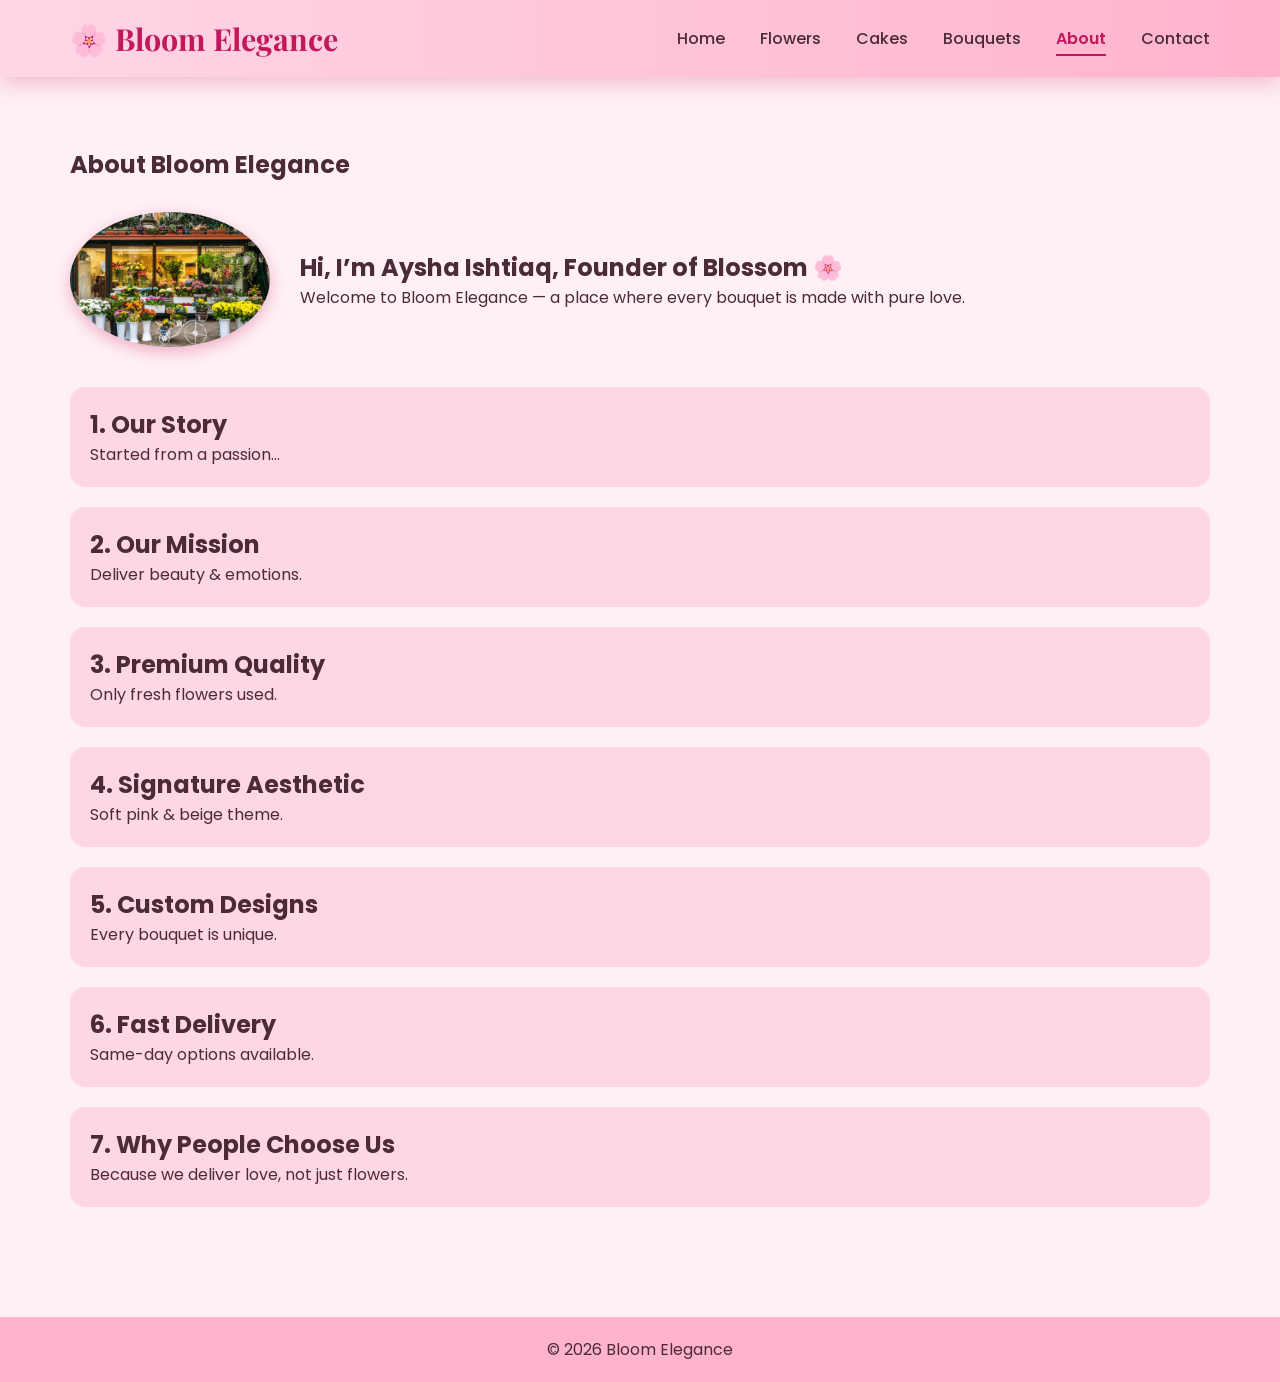
==== about.html @ 7008eeaf "Add file to git" ====
<!DOCTYPE html>
<html lang="en">
<head>
    <meta charset="UTF-8">
    <meta name="viewport" content="width=device-width, initial-scale=1.0">
    <title>About Us - Bloom Elegance</title>
    <link rel="stylesheet" href="styles.css">
</head>

<body>

<header>
    <nav class="navbar">
        <div class="logo">🌸 Bloom Elegance</div>
        <ul class="nav-links">
            <li><a href="index.html">Home</a></li>
            <li><a href="flowers.html">Flowers</a></li>
            <li><a href="cakes.html">Cakes</a></li>
            <li><a href="bouquets.html">Bouquets</a></li>
            <li><a class="active" href="about.html">About</a></li>
            <li><a href="contact.html">Contact</a></li>
        </ul>
    </nav>
</header>

<section class="about-page">

    <h1>About Bloom Elegance</h1>

    <div class="about-intro-box">
        <img src="images/author.jpg" alt="Author">

        <div class="about-text">
            <h2>Hi, I’m Aysha Ishtiaq, Founder of Blossom 🌸</h2>
            <p>Welcome to Bloom Elegance — a place where every bouquet is made with pure love.</p>
        </div>
    </div>

    <div class="about-container">

        <div class="about-box"><h2>1. Our Story</h2><p>Started from a passion...</p></div>
        <div class="about-box"><h2>2. Our Mission</h2><p>Deliver beauty & emotions.</p></div>
        <div class="about-box"><h2>3. Premium Quality</h2><p>Only fresh flowers used.</p></div>
        <div class="about-box"><h2>4. Signature Aesthetic</h2><p>Soft pink & beige theme.</p></div>
        <div class="about-box"><h2>5. Custom Designs</h2><p>Every bouquet is unique.</p></div>
        <div class="about-box"><h2>6. Fast Delivery</h2><p>Same-day options available.</p></div>
        <div class="about-box"><h2>7. Why People Choose Us</h2><p>Because we deliver love, not just flowers.</p></div>

    </div>

</section>

<footer><p>© 2026 Bloom Elegance</p></footer>

</body>
</html>
---- styles.css ----
/* =========================
   GOOGLE FONTS
========================= */
@import url('https://fonts.googleapis.com/css2?family=Playfair+Display:wght@500;700&family=Poppins:wght@300;400;500;600&display=swap');

/* =========================
   GLOBAL
========================= */
* {
    margin: 0;
    padding: 0;
    box-sizing: border-box;
}

body {
    font-family: "Poppins", sans-serif;
    background: #fff0f5;
    color: #4b2c34;
}

/* =========================
   NAVBAR (PREMIUM DARK PINK)
========================= */
.navbar {
    display: flex;
    justify-content: space-between;
    align-items: center;
    padding: 18px 70px;
    background: linear-gradient(to right, #ffd6e6, #ffb3cc);
    box-shadow: 0 6px 20px rgba(194, 24, 91, 0.25);
    position: sticky;
    top: 0;
    z-index: 1000;
}

.logo {
    font-size: 1.9rem;
    font-weight: 700;
    color: #c2185b;
    font-family: "Playfair Display", serif;
}

.nav-links {
    list-style: none;
    display: flex;
    gap: 35px;
}

.nav-links a {
    text-decoration: none;
    color: #4b2c34;
    font-weight: 500;
    position: relative;
    transition: 0.3s;
}

.nav-links a::after {
    content: "";
    position: absolute;
    left: 0;
    bottom: -6px;
    width: 0%;
    height: 2px;
    background: #c2185b;
    transition: 0.3s;
}

.nav-links a:hover::after {
    width: 100%;
}

.nav-links a:hover {
    color: #c2185b;
}

.nav-links a.active {
    color: #c2185b;
    font-weight: 600;
}

.nav-links a.active::after {
    width: 100%;
}

/* =========================
   SLIDER (FIXED)
========================= */
.slider {
    position: relative;
    height: 80vh;
    overflow: hidden;
}

.slide {
    position: absolute;
    width: 100%;
    height: 100%;
    opacity: 0;
    transition: 1s;
}

.slide.active {
    opacity: 1;
}

.slide img {
    width: 100%;
    height: 100%;
    object-fit: cover;
}

.caption {
    position: absolute;
    bottom: 20%;
    left: 8%;
    background: rgba(0,0,0,0.5);
    color: white;
    padding: 15px 25px;
    border-radius: 10px;
    font-size: 22px;
}

/* =========================
   HERO TEXT
========================= */
.hero-text {
    position: absolute;
    top: 50%;
    left: 8%;
    transform: translateY(-50%);
    color: white;
}

.hero-text h1 {
    font-size: 3rem;
    font-family: "Playfair Display", serif;
}

.hero-text p {
    margin-top: 10px;
    font-size: 1.2rem;
}

/* =========================
   SECTIONS
========================= */
.section {
    padding: 70px;
    text-align: center;
}

.section h2 {
    font-size: 2.4rem;
    color: #c2185b;
    font-family: "Playfair Display", serif;
}

/* =========================
   CARDS
========================= */
.gallery {
    display: grid;
    grid-template-columns: repeat(3, 1fr);
    gap: 25px;
    margin-top: 30px;
}

.card {
    background: white;
    border-radius: 18px;
    padding: 15px;
    box-shadow: 0 6px 18px rgba(194, 24, 91, 0.2);
    transition: 0.3s;
}

.card img {
    width: 100%;
    height: 230px;
    object-fit: cover;
    border-radius: 12px;
}

.card h3 {
    margin-top: 10px;
    color: #c2185b;
}

.card:hover {
    transform: translateY(-8px);
}

/* =========================
   BUTTON
========================= */
.btn {
    display: inline-block;
    padding: 10px 22px;
    background: #c2185b;
    color: white;
    border-radius: 30px;
    text-decoration: none;
    margin-top: 10px;
    transition: 0.3s;
}

.btn:hover {
    background: #880e4f;
}

/* =========================
   FORM
========================= */
.form-box {
    max-width: 420px;
    margin: 80px auto;
    background: white;
    padding: 35px;
    border-radius: 18px;
    box-shadow: 0 6px 18px rgba(0,0,0,0.1);
}

.form-box input,
.form-box textarea {
    width: 100%;
    padding: 12px;
    margin: 10px 0;
    border-radius: 10px;
    border: 1px solid #ddd;
}

/* =========================
   ABOUT PAGE
========================= */
.about-page {
    padding: 70px;
}

.about-intro-box {
    display: flex;
    gap: 30px;
    align-items: center;
    margin-top: 30px;
}

.about-intro-box img {
    width: 200px;
    border-radius: 50%;
    box-shadow: 0 5px 15px rgba(194, 24, 91, 0.3);
}

.about-container {
    margin-top: 40px;
    display: grid;
    gap: 20px;
}

.about-box {
    background: #ffd6e6;
    padding: 20px;
    border-radius: 15px;
    transition: 0.3s;
}

.about-box:hover {
    transform: translateY(-5px);
    background: #ffb3cc;
}

/* =========================
   CONTACT PAGE
========================= */
.contact {
    padding: 70px;
    text-align: center;
    background: #fff0f5; /* Ensures the background matches the rest of the theme */
}

.contact h2 {
    font-size: 2.4rem;
    color: #c2185b;
    margin-bottom: 20px;
}

.contact .contact-info {
    display: flex;
    justify-content: space-around;
    flex-wrap: wrap; /* Responsive handling */
    margin-bottom: 30px;
}

.contact .contact-info div {
    width: 30%; /* Adjust the width as necessary for layout */
    min-width: 200px; /* Ensure it looks good on smaller screens */
}

.contact .contact-info p {
    margin: 5px 0;
    color: #4b2c34;
}

.contact .form-box {
    max-width: 600px; /* Wider form for better usability */
    margin: 0 auto; /* Center the form */
}

.contact .form-box input,
.contact .form-box textarea {
    width: 100%;
    padding: 12px;
    margin: 10px 0;
    border-radius: 10px;
    border: 1px solid #ddd;
    font-size: 1rem; /* Make input text bigger for accessibility */
}

.contact .form-box textarea {
    min-height: 150px; /* Increase height for better usability */
}

.contact .btn {
    display: inline-block;
    padding: 12px 25px; /* Bigger button for comfort */
    background: #c2185b;
    color: white;
    border-radius: 30px;
    text-decoration: none;
    transition: background 0.3s;
}

.contact .btn:hover {
    background: #880e4f;
}

.contact .map {
    margin-top: 40px;
}

.contact .map iframe {
    width: 100%;
    height: 300px; /* A comfortable height for map display */
    border: none;
}

/* =========================
   FOOTER
========================= */
footer {
    background: #ffb3cc;
    text-align: center;
    padding: 20px;
    margin-top: 40px;
}

/* =========================
   RESPONSIVE
========================= */
@media(max-width: 768px) {
    .navbar {
        flex-direction: column;
        gap: 12px;
        padding: 15px;
    }

    .gallery {
        grid-template-columns: 1fr;
    }

    .about-intro-box {
        flex-direction: column;
        text-align: center;
    }

    .section {
        padding: 40px 20px;
    }

    .contact .contact-info {
        flex-direction: column; /* Stack the contact information vertically in small screens */
        align-items: center; 
    }

    .contact .contact-info div {
        width: 80%; /* Make it occupy more width while being stacked */
        margin-bottom: 20px; /* Space between details */
    }

    .contact .form-box {
        max-width: 90%; /* Allow form to take more space on small screens */
    }
}
/* CONTACT PAGE */
.contact-section {
    width: 80%;
    margin: 40px auto;
}

.social-box {
    display: flex;
    justify-content: center;
    gap: 20px;
    margin-bottom: 25px;
}

.social-btn {
    padding: 12px 20px;
    border-radius: 8px;
    font-size: 16px;
    text-decoration: none;
    color: #ffffff;
    font-weight: 600;
    transition: 0.3s;
}

.insta { background: #E1306C; }
.insta:hover { background: #b81d54; }

.whatsapp { background: #25D366; }
.whatsapp:hover { background: #1da851; }

.fb { background: #1877F2; }
.fb:hover { background: #0f5ec2; }
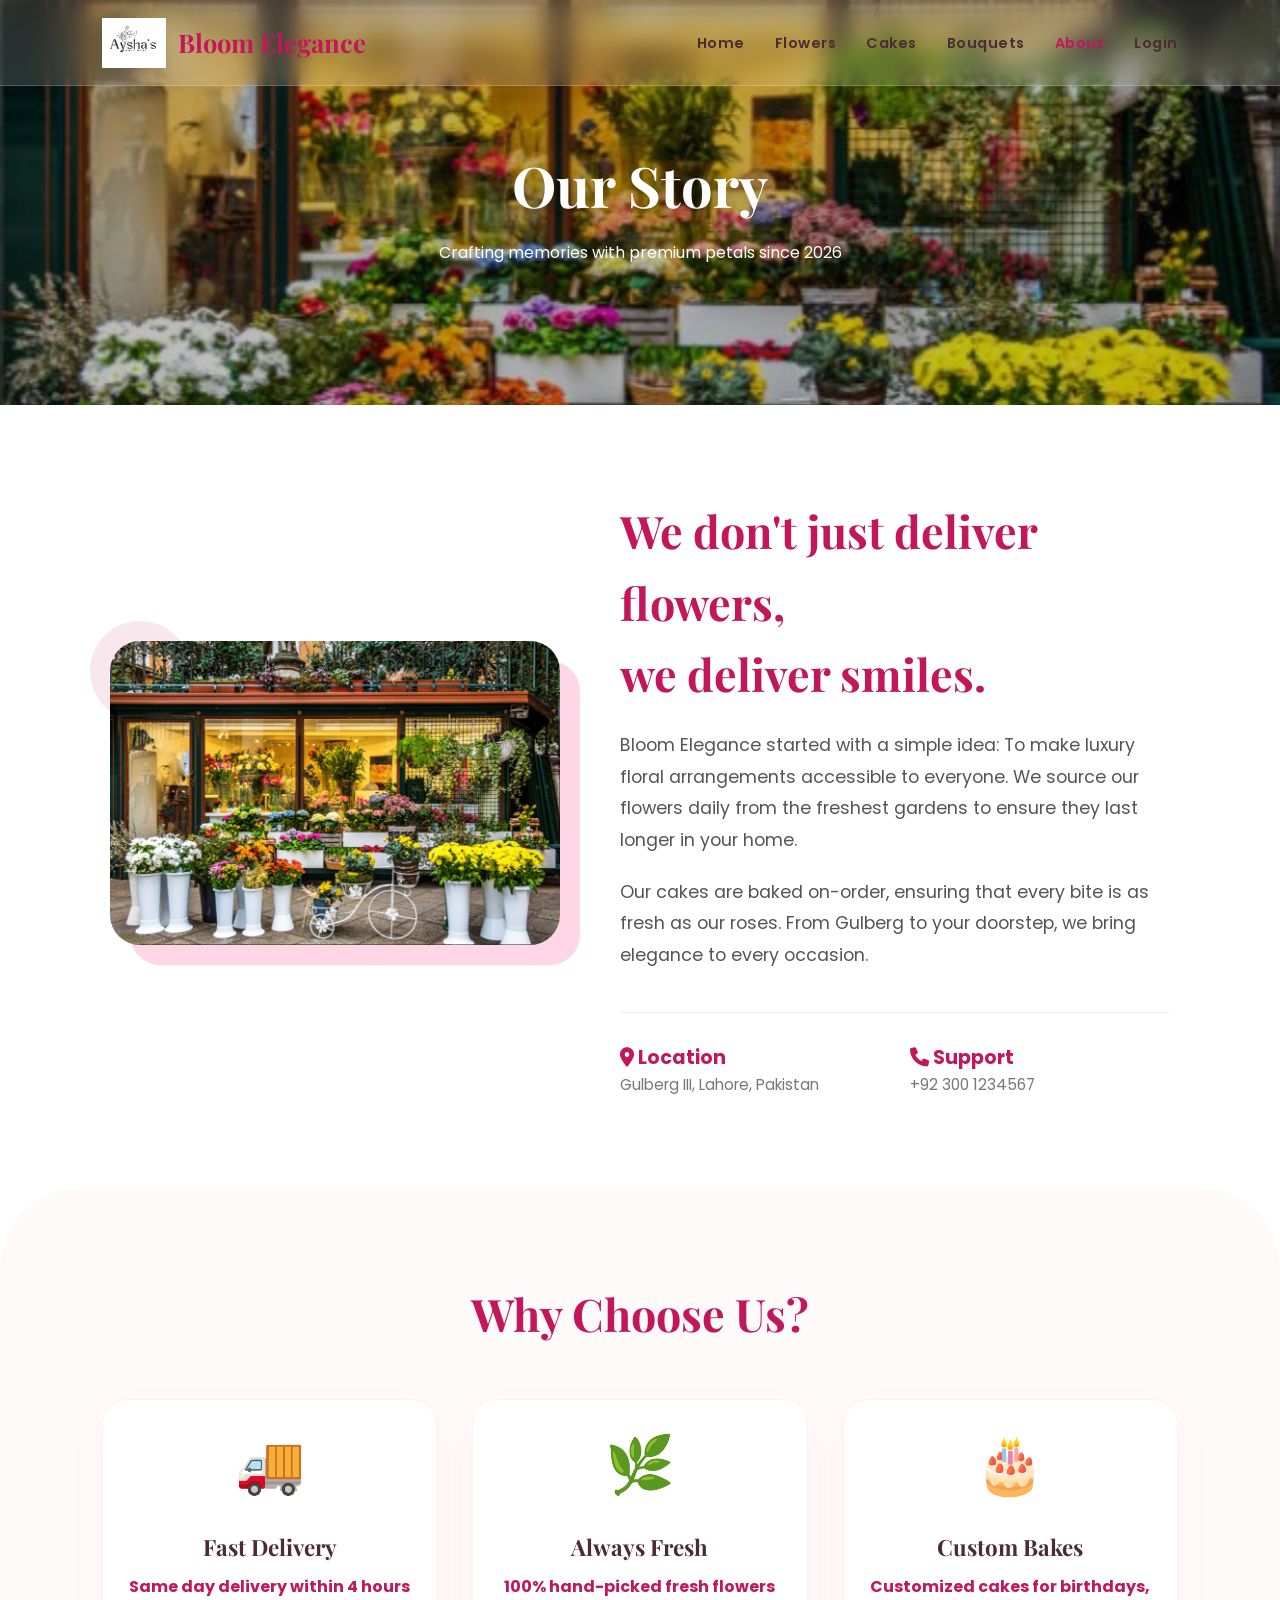
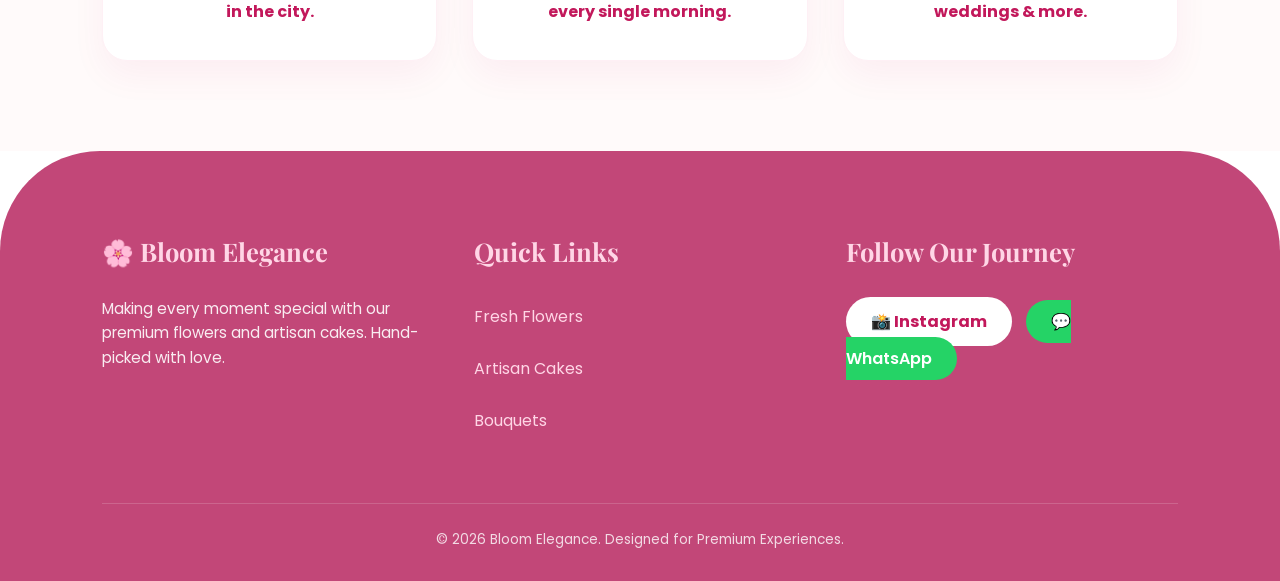
==== commit ae70e7b9: "changed files to enhace code" ====
--- a/about.html
+++ b/about.html
@@ -3,54 +3,130 @@
 <head>
     <meta charset="UTF-8">
     <meta name="viewport" content="width=device-width, initial-scale=1.0">
-    <title>About Us - Bloom Elegance</title>
+    <title>About Us | Bloom Elegance Story</title>
     <link rel="stylesheet" href="styles.css">
+    <link rel="stylesheet" href="https://cdnjs.cloudflare.com/ajax/libs/font-awesome/6.0.0/css/all.min.css">
 </head>
-
 <body>
 
-<header>
-    <nav class="navbar">
-        <div class="logo">🌸 Bloom Elegance</div>
-        <ul class="nav-links">
-            <li><a href="index.html">Home</a></li>
-            <li><a href="flowers.html">Flowers</a></li>
-            <li><a href="cakes.html">Cakes</a></li>
-            <li><a href="bouquets.html">Bouquets</a></li>
-            <li><a class="active" href="about.html">About</a></li>
-            <li><a href="contact.html">Contact</a></li>
-        </ul>
-    </nav>
-</header>
+    <header>
+        <nav class="navbar">
+            <div class="logo-container">
+                <a href="index.html" class="brand-logo">
+                    <img src="images/logo.png" alt="Logo">
+                    <span>Bloom Elegance</span>
+                </a>
+            </div>
+            <div class="menu-toggle" onclick="toggleMenu()">
+                <span></span><span></span><span></span>
+            </div>
+            <ul class="nav-links" id="navLinks">
+                <li><a href="index.html">Home</a></li>
+                <li><a href="flowers.html">Flowers</a></li>
+                <li><a href="cakes.html">Cakes</a></li>
+                <li><a href="bouquets.html">Bouquets</a></li>
+                <li><a href="about.html" class="active">About</a></li>
+                <li><a href="login.html">Login</a></li>
+            </ul>
+        </nav>
+    </header>
 
-<section class="about-page">
+    <section class="hero-slider" style="height: 45vh;">
+        <div class="slide active">
+            <img src="images/hero2.jpg" alt="About Header">
+        </div>
+        <div class="hero-overlay">
+            <h1 style="font-family: 'Playfair Display'; font-size: 3.5rem;">Our Story</h1>
+            <p>Crafting memories with premium petals since 2026</p>
+        </div>
+    </section>
 
-    <h1>About Bloom Elegance</h1>
+    <section class="section bg-white">
+        <div class="container">
+            <div style="display: flex; flex-wrap: wrap; gap: 60px; align-items: center; justify-content: center;">
+                
+                <div style="position: relative;">
+                    <img src="images/author.jpg" alt="Our Founder" style="width: 100%; max-width: 450px; border-radius: 30px; box-shadow: 20px 20px 0px #ffd6e6; position: relative; z-index: 2;">
+                    <div style="position: absolute; top: -20px; left: -20px; width: 100px; height: 100px; background: #c2185b; border-radius: 50%; opacity: 0.1; z-index: 1;"></div>
+                </div>
+                
+                <div style="max-width: 550px; text-align: left;">
+                    <h2 class="section-title" style="text-align: left; margin-bottom: 20px;">We don't just deliver flowers, <br><span style="color: #c2185b;">we deliver smiles.</span></h2>
+                    <p style="font-size: 1.1rem; line-height: 1.8; color: #555;">Bloom Elegance started with a simple idea: To make luxury floral arrangements accessible to everyone. We source our flowers daily from the freshest gardens to ensure they last longer in your home.</p>
+                    <p style="margin-top: 20px; font-size: 1.1rem; line-height: 1.8; color: #555;">Our cakes are baked on-order, ensuring that every bite is as fresh as our roses. From Gulberg to your doorstep, we bring elegance to every occasion.</p>
+                    
+                    <div style="margin-top: 40px; display: grid; grid-template-columns: 1fr 1fr; gap: 30px; border-top: 1px solid #eee; padding-top: 30px;">
+                        <div>
+                            <h4 style="color: #c2185b; font-size: 1.2rem;"><i class="fa-solid fa-location-dot"></i> Location</h4>
+                            <p style="font-size: 0.95rem; color: #777;">Gulberg III, Lahore, Pakistan</p>
+                        </div>
+                        <div>
+                            <h4 style="color: #c2185b; font-size: 1.2rem;"><i class="fa-solid fa-phone"></i> Support</h4>
+                            <p style="font-size: 0.95rem; color: #777;">+92 300 1234567</p>
+                        </div>
+                    </div>
+                </div>
+            </div>
+        </div>
+    </section>
 
-    <div class="about-intro-box">
-        <img src="images/author.jpg" alt="Author">
+    <section class="section bg-light" style="border-radius: 80px 80px 0 0;">
+        <div class="container">
+            <h2 class="section-title">Why Choose Us?</h2>
+            <div class="gallery">
+                <div class="card">
+                    <div style="font-size: 3.5rem; margin-bottom: 15px;">🚚</div>
+                    <h3>Fast Delivery</h3>
+                    <p>Same day delivery within 4 hours in the city.</p>
+                </div>
+                <div class="card">
+                    <div style="font-size: 3.5rem; margin-bottom: 15px;">🌿</div>
+                    <h3>Always Fresh</h3>
+                    <p>100% hand-picked fresh flowers every single morning.</p>
+                </div>
+                <div class="card">
+                    <div style="font-size: 3.5rem; margin-bottom: 15px;">🎂</div>
+                    <h3>Custom Bakes</h3>
+                    <p>Customized cakes for birthdays, weddings & more.</p>
+                </div>
+            </div>
+        </div>
+    </section>
 
-        <div class="about-text">
-            <h2>Hi, I’m Aysha Ishtiaq, Founder of Blossom 🌸</h2>
-            <p>Welcome to Bloom Elegance — a place where every bouquet is made with pure love.</p>
+    <footer>
+        <div class="footer-content">
+            <div class="footer-section">
+                <h3>🌸 Bloom Elegance</h3>
+                <p>Making every moment special with our premium flowers and artisan cakes. Hand-picked with love.</p>
+            </div>
+            
+            <div class="footer-section">
+                <h3>Quick Links</h3>
+                <ul style="list-style: none; line-height: 2.5;">
+                    <li><a href="flowers.html" style="color: #ffd6e6; text-decoration: none;">Fresh Flowers</a></li>
+                    <li><a href="cakes.html" style="color: #ffd6e6; text-decoration: none;">Artisan Cakes</a></li>
+                    <li><a href="bouquets.html" style="color: #ffd6e6; text-decoration: none;">Bouquets</a></li>
+                </ul>
+            </div>
+
+            <div class="footer-section">
+                <h3>Follow Our Journey</h3>
+                <div class="social-links" style="justify-content: flex-start; margin-top: 15px;">
+                    <a href="#" target="_blank" class="instagram-btn">
+                        📸 Instagram
+                    </a>
+                    <a href="#" target="_blank" style="background: #25D366; color: white; padding: 10px 25px; border-radius: 30px; text-decoration: none; font-weight: 600; margin-left: 10px;">
+                        💬 WhatsApp
+                    </a>
+                </div>
+            </div>
         </div>
-    </div>
 
-    <div class="about-container">
+        <div class="footer-bottom">
+            <p>© 2026 Bloom Elegance. Designed for Premium Experiences.</p>
+        </div>
+    </footer>
 
-        <div class="about-box"><h2>1. Our Story</h2><p>Started from a passion...</p></div>
-        <div class="about-box"><h2>2. Our Mission</h2><p>Deliver beauty & emotions.</p></div>
-        <div class="about-box"><h2>3. Premium Quality</h2><p>Only fresh flowers used.</p></div>
-        <div class="about-box"><h2>4. Signature Aesthetic</h2><p>Soft pink & beige theme.</p></div>
-        <div class="about-box"><h2>5. Custom Designs</h2><p>Every bouquet is unique.</p></div>
-        <div class="about-box"><h2>6. Fast Delivery</h2><p>Same-day options available.</p></div>
-        <div class="about-box"><h2>7. Why People Choose Us</h2><p>Because we deliver love, not just flowers.</p></div>
-
-    </div>
-
-</section>
-
-<footer><p>© 2026 Bloom Elegance</p></footer>
-
+    <script src="script.js"></script>
 </body>
 </html>
--- a/styles.css
+++ b/styles.css
@@ -1,421 +1,266 @@
-/* =========================
-   GOOGLE FONTS
-========================= */
-@import url('https://fonts.googleapis.com/css2?family=Playfair+Display:wght@500;700&family=Poppins:wght@300;400;500;600&display=swap');
-
-/* =========================
-   GLOBAL
-========================= */
-* {
-    margin: 0;
-    padding: 0;
-    box-sizing: border-box;
-}
-
-body {
-    font-family: "Poppins", sans-serif;
-    background: #fff0f5;
-    color: #4b2c34;
-}
-
-/* =========================
-   NAVBAR (PREMIUM DARK PINK)
-========================= */
+@import url('https://fonts.googleapis.com/css2?family=Playfair+Display:wght@700&family=Poppins:wght@300;400;500;600&display=swap');
+
+/* --- GENERAL RESET --- */
+* { 
+    margin: 0; 
+    padding: 0; 
+    box-sizing: border-box; 
+}
+
+body { 
+    font-family: 'Poppins', sans-serif; 
+    color: #4b2c34; 
+    overflow-x: hidden; 
+    line-height: 1.6;
+}
+
+/* --- NAVBAR & GLASSMORPHISM --- */
+header {
+    position: fixed;
+    top: 0;
+    width: 100%;
+    z-index: 2000;
+    background: rgba(255, 255, 255, 0.15);
+    backdrop-filter: blur(12px);
+    -webkit-backdrop-filter: blur(12px);
+    border-bottom: 1px solid rgba(255, 255, 255, 0.2);
+}
+
 .navbar {
     display: flex;
     justify-content: space-between;
     align-items: center;
-    padding: 18px 70px;
-    background: linear-gradient(to right, #ffd6e6, #ffb3cc);
-    box-shadow: 0 6px 20px rgba(194, 24, 91, 0.25);
-    position: sticky;
-    top: 0;
-    z-index: 1000;
-}
-
-.logo {
-    font-size: 1.9rem;
+    padding: 0 8%;
+    height: 85px;
+}
+
+.brand-logo {
+    display: flex;
+    align-items: center;
+    gap: 12px;
+    text-decoration: none;
+}
+
+.brand-logo img {
+    height: 50px;
+    width: auto;
+}
+
+.brand-logo span {
+    font-family: 'Playfair Display', serif;
+    font-size: 1.6rem;
+    color: #c2185b;
     font-weight: 700;
+}
+
+.nav-links { 
+    display: flex; 
+    list-style: none; 
+    gap: 30px; 
+}
+
+.nav-links a { 
+    text-decoration: none; 
+    color: #4b2c34; 
+    font-weight: 600; 
+    font-size: 0.9rem; 
+    transition: 0.3s; 
+    letter-spacing: 0.5px;
+}
+
+.nav-links a:hover, .nav-links a.active { 
+    color: #c2185b; 
+}
+
+/* --- HERO SLIDER --- */
+.hero-slider {
+    position: relative;
+    height: 100vh;
+    width: 100%;
+    overflow: hidden;
+}
+
+.slide { 
+    position: absolute; 
+    width: 100%; 
+    height: 100%; 
+    opacity: 0; 
+    transition: 1.2s ease-in-out; 
+}
+
+.slide.active { opacity: 1; }
+
+.slide img { 
+    width: 100%; 
+    height: 100%; 
+    object-fit: cover; 
+}
+
+.hero-overlay {
+    position: absolute;
+    top: 0; left: 0; width: 100%; height: 100%;
+    background: rgba(0,0,0,0.25);
+    display: flex; flex-direction: column;
+    justify-content: center; align-items: center;
+    color: white; text-align: center;
+    padding: 0 20px;
+}
+
+.hero-overlay h1 { 
+    font-family: 'Playfair Display'; 
+    font-size: clamp(2.5rem, 6vw, 4.5rem); 
+    margin-bottom: 10px; 
+    text-shadow: 2px 2px 15px rgba(0,0,0,0.3); 
+}
+
+/* --- SECTION STYLING (NO GAP) --- */
+.section {
+    padding: 90px 8%;
+    width: 100%;
+}
+
+.bg-light { background-color: #fffafa; }
+.bg-white { background-color: #ffffff; }
+
+.section-title {
+    text-align: center;
+    font-family: 'Playfair Display';
+    font-size: 2.8rem;
     color: #c2185b;
-    font-family: "Playfair Display", serif;
-}
-
-.nav-links {
-    list-style: none;
-    display: flex;
-    gap: 35px;
-}
-
-.nav-links a {
-    text-decoration: none;
-    color: #4b2c34;
-    font-weight: 500;
-    position: relative;
-    transition: 0.3s;
-}
-
-.nav-links a::after {
-    content: "";
-    position: absolute;
-    left: 0;
-    bottom: -6px;
-    width: 0%;
-    height: 2px;
-    background: #c2185b;
-    transition: 0.3s;
-}
-
-.nav-links a:hover::after {
-    width: 100%;
-}
-
-.nav-links a:hover {
-    color: #c2185b;
-}
-
-.nav-links a.active {
-    color: #c2185b;
-    font-weight: 600;
-}
-
-.nav-links a.active::after {
-    width: 100%;
-}
-
-/* =========================
-   SLIDER (FIXED)
-========================= */
-.slider {
-    position: relative;
-    height: 80vh;
-    overflow: hidden;
-}
-
-.slide {
-    position: absolute;
-    width: 100%;
-    height: 100%;
-    opacity: 0;
-    transition: 1s;
-}
-
-.slide.active {
-    opacity: 1;
-}
-
-.slide img {
-    width: 100%;
-    height: 100%;
-    object-fit: cover;
-}
-
-.caption {
-    position: absolute;
-    bottom: 20%;
-    left: 8%;
-    background: rgba(0,0,0,0.5);
-    color: white;
-    padding: 15px 25px;
-    border-radius: 10px;
-    font-size: 22px;
-}
-
-/* =========================
-   HERO TEXT
-========================= */
-.hero-text {
-    position: absolute;
-    top: 50%;
-    left: 8%;
-    transform: translateY(-50%);
-    color: white;
-}
-
-.hero-text h1 {
-    font-size: 3rem;
-    font-family: "Playfair Display", serif;
-}
-
-.hero-text p {
-    margin-top: 10px;
-    font-size: 1.2rem;
-}
-
-/* =========================
-   SECTIONS
-========================= */
-.section {
-    padding: 70px;
-    text-align: center;
-}
-
-.section h2 {
-    font-size: 2.4rem;
-    color: #c2185b;
-    font-family: "Playfair Display", serif;
-}
-
-/* =========================
-   CARDS
-========================= */
+    margin-bottom: 50px;
+}
+
+/* --- CARDS & GALLERY --- */
 .gallery {
     display: grid;
-    grid-template-columns: repeat(3, 1fr);
-    gap: 25px;
-    margin-top: 30px;
+    grid-template-columns: repeat(auto-fit, minmax(280px, 1fr));
+    gap: 35px;
+    max-width: 1200px;
+    margin: 0 auto;
 }
 
 .card {
     background: white;
-    border-radius: 18px;
-    padding: 15px;
-    box-shadow: 0 6px 18px rgba(194, 24, 91, 0.2);
-    transition: 0.3s;
-}
-
-.card img {
-    width: 100%;
-    height: 230px;
-    object-fit: cover;
-    border-radius: 12px;
-}
-
-.card h3 {
-    margin-top: 10px;
+    padding: 20px;
+    border-radius: 25px;
+    box-shadow: 0 15px 35px rgba(194, 24, 91, 0.05);
+    text-align: center;
+    transition: 0.4s ease;
+    border: 1px solid #fef0f5;
+}
+
+.card:hover { 
+    transform: translateY(-12px); 
+    box-shadow: 0 20px 40px rgba(194, 24, 91, 0.1);
+}
+
+.card img { 
+    width: 100%; 
+    height: 300px; 
+    object-fit: cover; 
+    border-radius: 20px; 
+}
+
+.card h3 { 
+    margin: 20px 0 8px; 
+    font-family: 'Playfair Display'; 
+    font-size: 1.4rem;
+    color: #4b2c34;
+}
+
+.card p {
     color: #c2185b;
-}
-
-.card:hover {
-    transform: translateY(-8px);
-}
-
-/* =========================
-   BUTTON
-========================= */
+    font-weight: 700;
+    margin-bottom: 15px;
+}
+
+/* --- BUTTONS --- */
 .btn {
-    display: inline-block;
-    padding: 10px 22px;
     background: #c2185b;
     color: white;
-    border-radius: 30px;
-    text-decoration: none;
-    margin-top: 10px;
+    padding: 14px 30px;
+    border: none;
+    border-radius: 50px;
+    cursor: pointer;
+    text-decoration: none;
+    display: inline-block;
     transition: 0.3s;
-}
-
-.btn:hover {
-    background: #880e4f;
-}
-
-/* =========================
-   FORM
-========================= */
-.form-box {
-    max-width: 420px;
-    margin: 80px auto;
-    background: white;
-    padding: 35px;
-    border-radius: 18px;
-    box-shadow: 0 6px 18px rgba(0,0,0,0.1);
-}
-
-.form-box input,
-.form-box textarea {
-    width: 100%;
-    padding: 12px;
-    margin: 10px 0;
-    border-radius: 10px;
-    border: 1px solid #ddd;
-}
-
-/* =========================
-   ABOUT PAGE
-========================= */
-.about-page {
-    padding: 70px;
-}
-
-.about-intro-box {
-    display: flex;
-    gap: 30px;
-    align-items: center;
-    margin-top: 30px;
-}
-
-.about-intro-box img {
-    width: 200px;
-    border-radius: 50%;
-    box-shadow: 0 5px 15px rgba(194, 24, 91, 0.3);
-}
-
-.about-container {
-    margin-top: 40px;
-    display: grid;
-    gap: 20px;
-}
-
-.about-box {
-    background: #ffd6e6;
-    padding: 20px;
-    border-radius: 15px;
+    font-weight: 600;
+    font-size: 0.95rem;
+    box-shadow: 0 8px 20px rgba(194, 24, 91, 0.2);
+}
+
+.btn:hover { 
+    background: #a3144d; 
+    transform: scale(1.05); 
+    box-shadow: 0 12px 25px rgba(194, 24, 91, 0.3);
+}
+
+/* --- UPDATED BRANDED FOOTER --- */
+footer { 
+    background: #c24778; 
+    color: white; 
+    padding: 80px 8% 30px; 
+    border-radius: 100px 100px 0 0; 
+    margin-top: 0;
+}
+
+.footer-content { 
+    display: grid; 
+    grid-template-columns: repeat(auto-fit, minmax(200px, 1fr)); 
+    gap: 40px; 
+    margin-bottom: 50px; 
+}
+
+.footer-section h3 {
+    font-family: 'Playfair Display', serif;
+    font-size: 1.6rem;
+    margin-bottom: 25px;
+    color: #ffd6e6; 
+}
+
+.footer-section p {
+    font-size: 0.95rem;
+    opacity: 0.9;
+}
+
+.footer-section ul { list-style: none; }
+.footer-section ul li { margin-bottom: 12px; }
+
+.footer-section ul li a {
+    color: #ffd6e6 !important;
+    text-decoration: none;
     transition: 0.3s;
 }
 
-.about-box:hover {
-    transform: translateY(-5px);
-    background: #ffb3cc;
-}
-
-/* =========================
-   CONTACT PAGE
-========================= */
-.contact {
-    padding: 70px;
-    text-align: center;
-    background: #fff0f5; /* Ensures the background matches the rest of the theme */
-}
-
-.contact h2 {
-    font-size: 2.4rem;
-    color: #c2185b;
-    margin-bottom: 20px;
-}
-
-.contact .contact-info {
-    display: flex;
-    justify-content: space-around;
-    flex-wrap: wrap; /* Responsive handling */
-    margin-bottom: 30px;
-}
-
-.contact .contact-info div {
-    width: 30%; /* Adjust the width as necessary for layout */
-    min-width: 200px; /* Ensure it looks good on smaller screens */
-}
-
-.contact .contact-info p {
-    margin: 5px 0;
-    color: #4b2c34;
-}
-
-.contact .form-box {
-    max-width: 600px; /* Wider form for better usability */
-    margin: 0 auto; /* Center the form */
-}
-
-.contact .form-box input,
-.contact .form-box textarea {
-    width: 100%;
-    padding: 12px;
-    margin: 10px 0;
-    border-radius: 10px;
-    border: 1px solid #ddd;
-    font-size: 1rem; /* Make input text bigger for accessibility */
-}
-
-.contact .form-box textarea {
-    min-height: 150px; /* Increase height for better usability */
-}
-
-.contact .btn {
+.footer-section ul li a:hover {
+    color: white !important;
+    padding-left: 8px;
+}
+
+.instagram-btn { 
+    background: white !important;
+    color: #c2185b !important;
+    padding: 12px 25px; 
+    border-radius: 30px; 
+    text-decoration: none;
+    font-weight: 700;
     display: inline-block;
-    padding: 12px 25px; /* Bigger button for comfort */
-    background: #c2185b;
-    color: white;
-    border-radius: 30px;
-    text-decoration: none;
-    transition: background 0.3s;
-}
-
-.contact .btn:hover {
-    background: #880e4f;
-}
-
-.contact .map {
-    margin-top: 40px;
-}
-
-.contact .map iframe {
-    width: 100%;
-    height: 300px; /* A comfortable height for map display */
-    border: none;
-}
-
-/* =========================
-   FOOTER
-========================= */
-footer {
-    background: #ffb3cc;
-    text-align: center;
-    padding: 20px;
-    margin-top: 40px;
-}
-
-/* =========================
-   RESPONSIVE
-========================= */
-@media(max-width: 768px) {
-    .navbar {
-        flex-direction: column;
-        gap: 12px;
-        padding: 15px;
-    }
-
-    .gallery {
-        grid-template-columns: 1fr;
-    }
-
-    .about-intro-box {
-        flex-direction: column;
-        text-align: center;
-    }
-
-    .section {
-        padding: 40px 20px;
-    }
-
-    .contact .contact-info {
-        flex-direction: column; /* Stack the contact information vertically in small screens */
-        align-items: center; 
-    }
-
-    .contact .contact-info div {
-        width: 80%; /* Make it occupy more width while being stacked */
-        margin-bottom: 20px; /* Space between details */
-    }
-
-    .contact .form-box {
-        max-width: 90%; /* Allow form to take more space on small screens */
-    }
-}
-/* CONTACT PAGE */
-.contact-section {
-    width: 80%;
-    margin: 40px auto;
-}
-
-.social-box {
-    display: flex;
-    justify-content: center;
-    gap: 20px;
-    margin-bottom: 25px;
-}
-
-.social-btn {
-    padding: 12px 20px;
-    border-radius: 8px;
-    font-size: 16px;
-    text-decoration: none;
-    color: #ffffff;
-    font-weight: 600;
-    transition: 0.3s;
-}
-
-.insta { background: #E1306C; }
-.insta:hover { background: #b81d54; }
-
-.whatsapp { background: #25D366; }
-.whatsapp:hover { background: #1da851; }
-
-.fb { background: #1877F2; }
-.fb:hover { background: #0f5ec2; }
+    transition: 0.4s;
+}
+
+.footer-bottom { 
+    border-top: 1px solid rgba(255,255,255,0.2); 
+    padding-top: 25px; 
+    text-align: center; 
+    font-size: 0.85rem; 
+    opacity: 0.8; 
+}
+
+/* --- MOBILE RESPONSIVE --- */
+@media (max-width: 768px) {
+    .navbar { padding: 0 5%; }
+    .nav-links { display: none; } /* Requires JS Toggle */
+    .section-title { font-size: 2.2rem; }
+    footer { border-radius: 50px 50px 0 0; padding: 60px 5% 20px; }
+}
